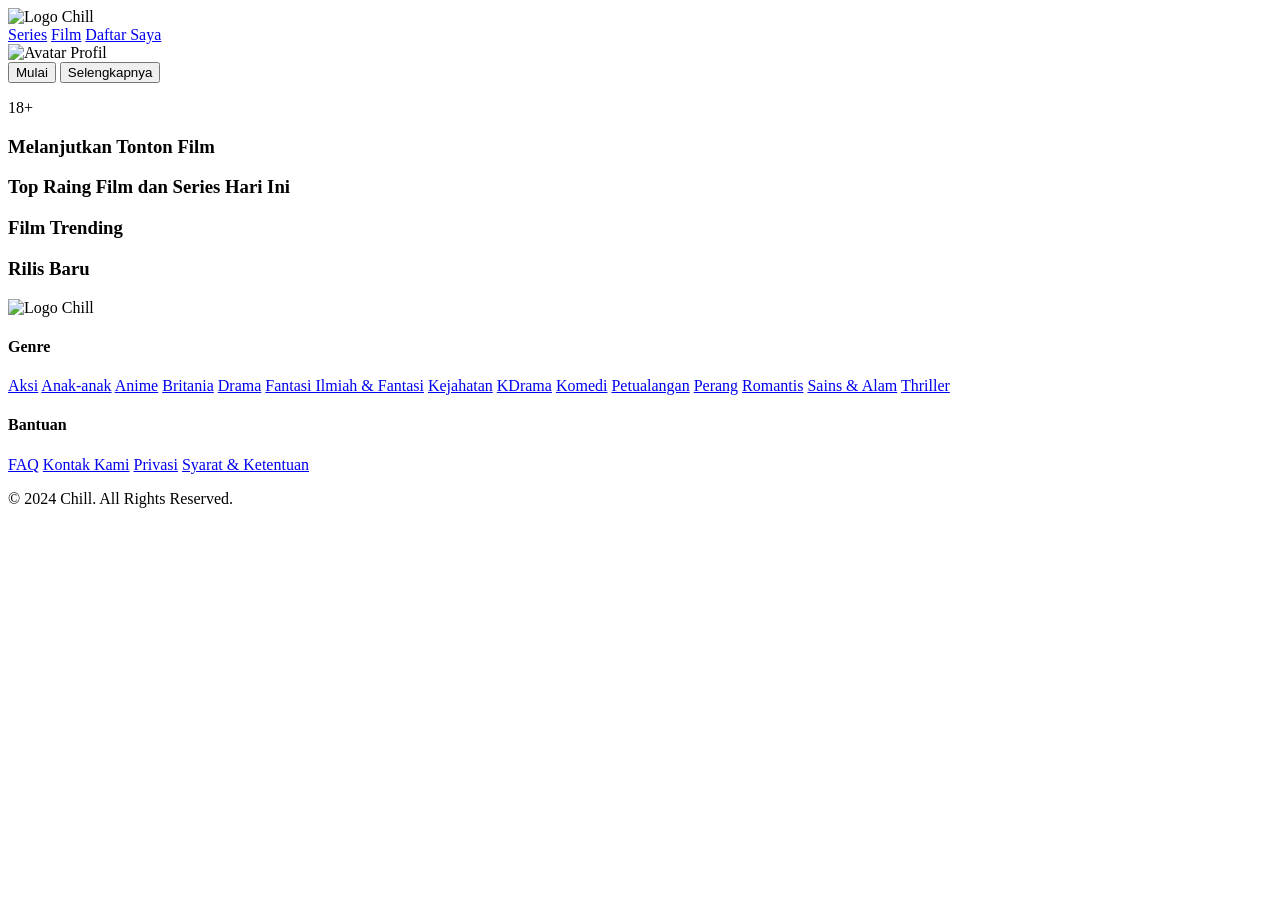
==== html/index.html @ 05d72e65 "fix: Add basic HTML structure" ====
<!DOCTYPE html>
<html lang="en">
<head>
    <meta charset="UTF-8">
    <meta name="viewport" content="width=device-width, initial-scale=1.0">
    <title>Chill Homepage</title>
    <link rel="icon" href="assets/movie-clapper-open.png" type="image/png">
</head>
<body>
    <!-- Header -->
    <header>
      <div class="logo">
        <img src="images/logo.png" alt="Logo Chill">
      </div>
      <nav>
        <a href="#">Series</a>
        <a href="#">Film</a>
        <a href="#">Daftar Saya</a>
      </nav>
      <div class="profile">
        <img src="assets/avatar-profile.png" alt="Avatar Profil">
      </div>
    </header>
    <!-- bagian main -->
     <main>
        <section class="Hero">
            <button type="button">Mulai</button>
            <button type="button">Selengkapnya</button>
            <p>18+</p>
            <!-- <button type="button">Mulai</button>
            <button type="button">Mulai</button> -->
        </section>
        <section class="continue-watching">
            <h3>Melanjutkan Tonton Film</h3>
        </section>
        <section class="top-rating">
            <h3>Top Raing Film dan Series Hari Ini</h3>
        </section>
        <section class="trending">
            <h3>Film Trending</h3>
        </section>
        <section class="new-releases">
            <h3>Rilis Baru</h3>
        </section>
     </main>

     <!-- Footer -->
  <footer>
    <div class="footer-logo">
      <img src="assets/Logo.png" alt="Logo Chill">
    </div>
    <div class="footer-genre-link">
        <h4>Genre</h4>
        <a href="#">Aksi</a>
        <a href="#">Anak-anak</a>
        <a href="#">Anime</a>
        <a href="#">Britania</a>
        <a href="#">Drama</a>
        <a href="#">Fantasi Ilmiah & Fantasi</a>
        <a href="#">Kejahatan</a>
        <a href="#">KDrama</a>
        <a href="#">Komedi</a>
        <a href="#">Petualangan</a>
        <a href="#">Perang</a>
        <a href="#">Romantis</a>
        <a href="#">Sains & Alam</a>
        <a href="#">Thriller</a>
      </div>
    <div class="footer-links">
      <h4>Bantuan</h4>
      <a href="#">FAQ</a>
      <a href="#">Kontak Kami</a>
      <a href="#">Privasi</a>
      <a href="#">Syarat & Ketentuan</a>
    </div>
    <p>&copy; 2024 Chill. All Rights Reserved.</p>
  </footer>
</body>
</html>
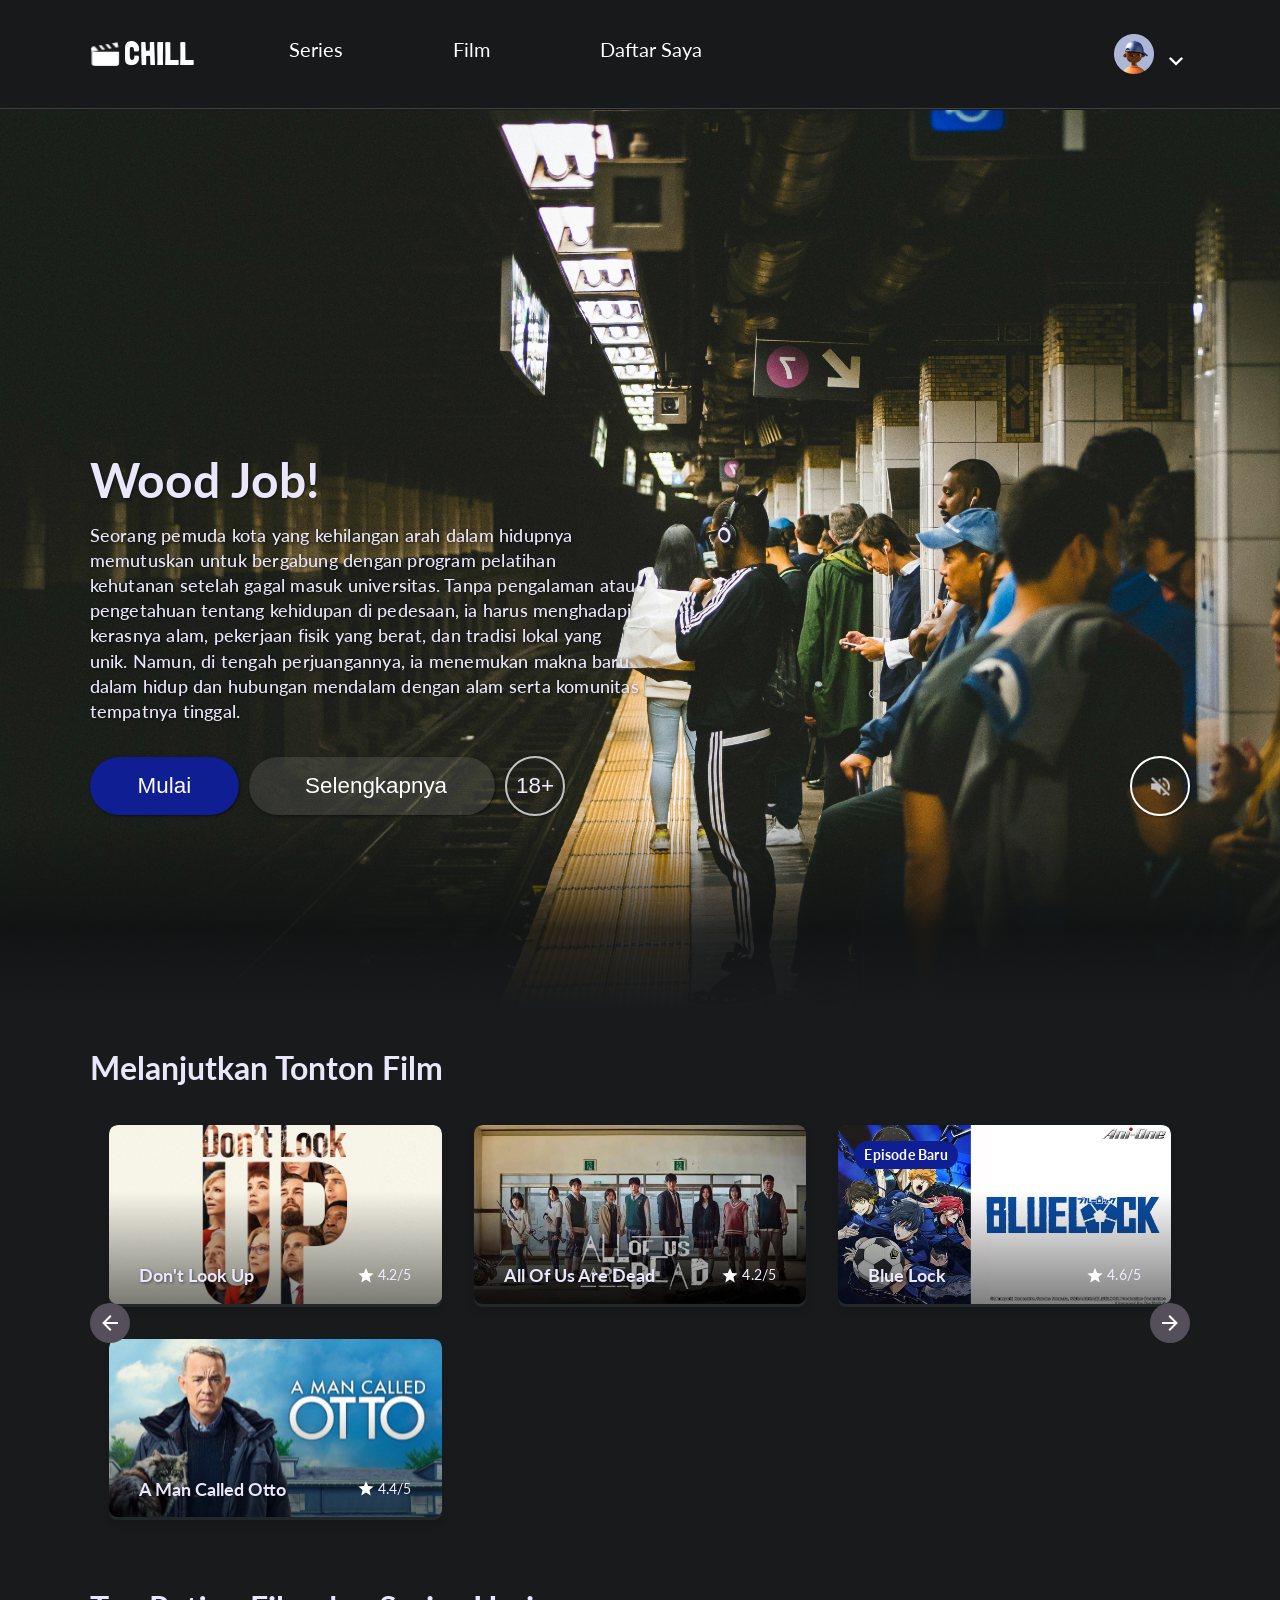
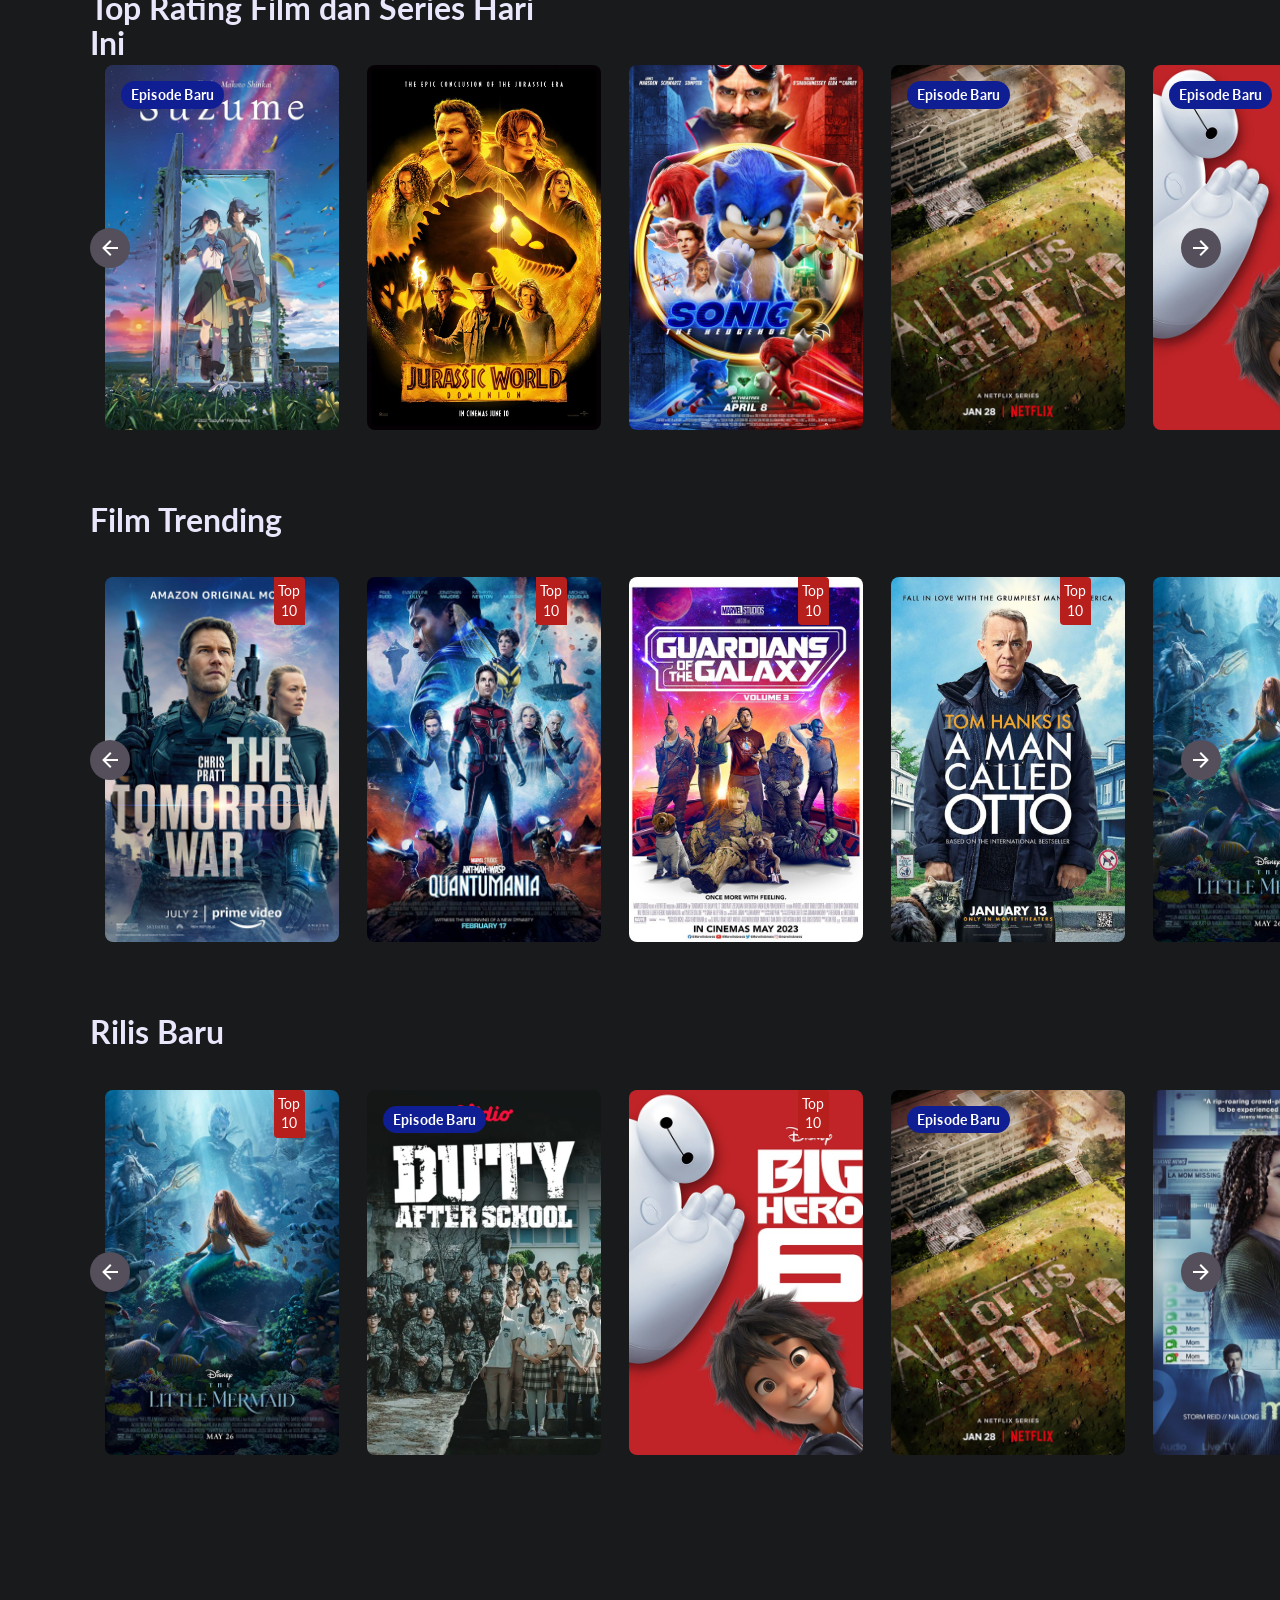
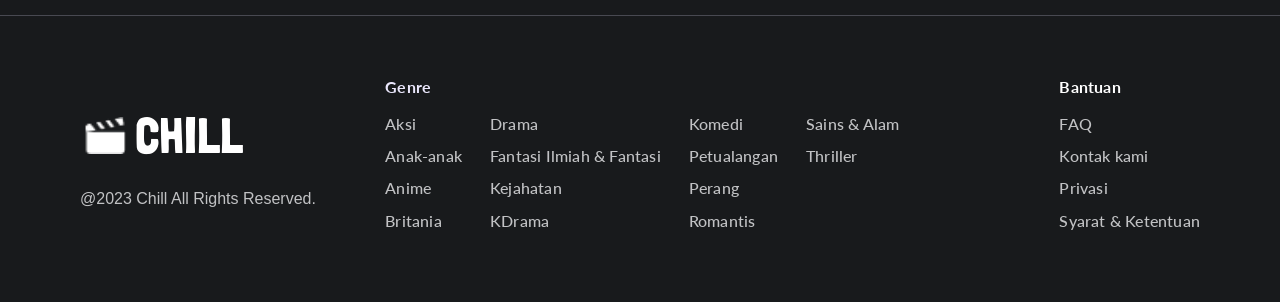
==== commit b73ae50a: "feat: complete index.html" ====
--- a/html/index.html
+++ b/html/index.html
@@ -1,79 +1,609 @@
 <!DOCTYPE html>
 <html lang="en">
-<head>
-    <meta charset="UTF-8">
-    <meta name="viewport" content="width=device-width, initial-scale=1.0">
-    <title>Chill Homepage</title>
-    <link rel="icon" href="assets/movie-clapper-open.png" type="image/png">
-</head>
-<body>
-    <!-- Header -->
-    <header>
-      <div class="logo">
-        <img src="images/logo.png" alt="Logo Chill">
+  <head>
+    <meta charset="UTF-8" />
+    <meta name="viewport" content="width=device-width, initial-scale=1.0" />
+    <!-- Fonts -->
+    <link rel="preconnect" href="https://fonts.googleapis.com" />
+    <link rel="preconnect" href="https://fonts.gstatic.com" crossorigin />
+    <link
+      href="https://fonts.googleapis.com/css2?family=Lato:wght@300;400;700;900&family=Londrina+Solid:wght@400;900&display=swap"
+      rel="stylesheet"
+    />
+
+    <!-- My Style -->
+    <link rel="stylesheet" href="/css/index-style.css" />
+    <link rel="icon" href="/assets/movie-clapper-open.png" type="image/png" />
+    <title>Chill</title>
+  </head>
+  <body>
+    <!-- Navbar start -->
+    <nav class="navbar">
+      <div class="navbar-nav">
+        <div class="navbar-logo">
+          <div class="logo-wrapper">
+            <img src="/assets/movie.png" alt="movie vector" />
+          </div>
+          <a href="index.html" class="logotext">CHILL</a>
+        </div>
+        <ul class="navigation">
+          <li><a href="#">Series</a></li>
+          <li><a href="#">Film</a></li>
+          <li><a href="#">Daftar Saya</a></li>
+        </ul>
       </div>
-      <nav>
-        <a href="#">Series</a>
-        <a href="#">Film</a>
-        <a href="#">Daftar Saya</a>
-      </nav>
-      <div class="profile">
-        <img src="assets/avatar-profile.png" alt="Avatar Profil">
+      <!-- avatar-icon -->
+      <!-- Avatar Dropdown -->
+      <div class="navbar-avatar">
+        <img
+          src="/assets/avatar-profile.png"
+          alt="avatar-profile"
+          class="avatar-img"
+        />
+        <div class="arrow-down">
+          <img src="/assets/Vector-arrow.png" alt="arrow-vector" />
+        </div>
+        <!-- Dropdown Menu -->
+        <div class="dropdown-menu">
+          <ul>
+            <li>
+              <img src="/assets/profile.svg" alt="profile" />
+              <a href="#profil-saya"
+                ><span class="profileText">Profil Saya</span></a
+              >
+            </li>
+            <li>
+              <img src="/assets/star-profile.svg" alt="Premium" />
+              <a href="#ubah-premium">Ubah Premium</a>
+            </li>
+            <li>
+              <img src="/assets/logout.svg" alt="logout" />
+              <a href="#keluar">Keluar</a>
+            </li>
+          </ul>
+        </div>
       </div>
-    </header>
-    <!-- bagian main -->
-     <main>
-        <section class="Hero">
-            <button type="button">Mulai</button>
-            <button type="button">Selengkapnya</button>
-            <p>18+</p>
-            <!-- <button type="button">Mulai</button>
-            <button type="button">Mulai</button> -->
-        </section>
-        <section class="continue-watching">
-            <h3>Melanjutkan Tonton Film</h3>
-        </section>
-        <section class="top-rating">
-            <h3>Top Raing Film dan Series Hari Ini</h3>
-        </section>
-        <section class="trending">
-            <h3>Film Trending</h3>
-        </section>
-        <section class="new-releases">
-            <h3>Rilis Baru</h3>
-        </section>
-     </main>
-
-     <!-- Footer -->
-  <footer>
-    <div class="footer-logo">
-      <img src="assets/Logo.png" alt="Logo Chill">
-    </div>
-    <div class="footer-genre-link">
-        <h4>Genre</h4>
-        <a href="#">Aksi</a>
-        <a href="#">Anak-anak</a>
-        <a href="#">Anime</a>
-        <a href="#">Britania</a>
-        <a href="#">Drama</a>
-        <a href="#">Fantasi Ilmiah & Fantasi</a>
-        <a href="#">Kejahatan</a>
-        <a href="#">KDrama</a>
-        <a href="#">Komedi</a>
-        <a href="#">Petualangan</a>
-        <a href="#">Perang</a>
-        <a href="#">Romantis</a>
-        <a href="#">Sains & Alam</a>
-        <a href="#">Thriller</a>
+    </nav>
+    <!-- Navbar end -->
+
+    <!-- Hero Section starts -->
+    <section class="hero" id="home">
+      <main class="content-wrapper">
+        <div class="content-text">
+          <h1>Wood Job!</h1>
+          <p>
+            Seorang pemuda kota yang kehilangan arah dalam hidupnya memutuskan
+            untuk bergabung dengan program pelatihan kehutanan setelah gagal
+            masuk universitas. Tanpa pengalaman atau pengetahuan tentang
+            kehidupan di pedesaan, ia harus menghadapi kerasnya alam, pekerjaan
+            fisik yang berat, dan tradisi lokal yang unik. Namun, di tengah
+            perjuangannya, ia menemukan makna baru dalam hidup dan hubungan
+            mendalam dengan alam serta komunitas tempatnya tinggal.
+          </p>
+        </div>
+        <div class="content-btn">
+          <div class="btn-wrapper">
+            <button class="btn-start"><span>Mulai</span></button>
+            <button class="btn-info">
+              <i data-feather="info"></i><span>Selengkapnya</span>
+            </button>
+            <button class="btn-age"><span>18+</span></button>
+          </div>
+          <div class="btn-volume">
+            <button class="volume-off">
+              <img src="/assets/volume-off.png" alt="volume-off" />
+            </button>
+          </div>
+        </div>
+      </main>
+    </section>
+    <!-- Hero Section end -->
+
+    <!-- Continue Watching Section start -->
+    <section class="movie-section">
+      <h2>Melanjutkan Tonton Film</h2>
+      <div class="movie-carousel">
+        <div class="arrow-btn">
+          <div class="arrow-left">
+            <button class="carousel-btn left-btn" aria-label="Scroll left">
+              <svg
+                width="16"
+                height="16"
+                viewBox="0 0 16 16"
+                fill="none"
+                xmlns="http://www.w3.org/2000/svg"
+              >
+                <path
+                  d="M16.0002 7.00008V9.00008H4.00016L9.50016 14.5001L8.08016 15.9201L0.160156 8.00008L8.08016 0.0800781L9.50016 1.50008L4.00016 7.00008H16.0002Z"
+                  fill="white"
+                />
+              </svg>
+            </button>
+          </div>
+        </div>
+        <ul class="movie-list">
+          <!-- movie 1 -->
+          <li class="movie-item">
+            <div class="poster-container">
+              <img src="/images/movie-up.svg" alt="Poster Don't Look Up" />
+            </div>
+            <div class="movie-details">
+              <p class="movie-title">Don't Look Up</p>
+              <div class="movie-rating">
+                <div class="star-icon">
+                  <svg
+                    width="14"
+                    height="13"
+                    viewBox="0 0 14 13"
+                    fill="none"
+                    xmlns="http://www.w3.org/2000/svg"
+                  >
+                    <path
+                      d="M6.99967 10.5133L11.1197 12.9999L10.0263 8.31325L13.6663 5.15992L8.87301 4.74659L6.99967 0.333252L5.12634 4.74659L0.333008 5.15992L3.96634 8.31325L2.87967 12.9999L6.99967 10.5133Z"
+                      fill="white"
+                    />
+                  </svg>
+                </div>
+                <span class="rating-text">4.2/5</span>
+              </div>
+            </div>
+          </li>
+          <!-- movie 2 -->
+          <li class="movie-item">
+            <div class="poster-container">
+              <img src="/images/movie-the batman.svg" alt="Poster The Batman" />
+            </div>
+            <div class="movie-details">
+              <p class="movie-title">All Of Us Are Dead</p>
+              <div class="movie-rating">
+                <div class="star-icon">
+                  <svg
+                    width="14"
+                    height="13"
+                    viewBox="0 0 14 13"
+                    fill="none"
+                    xmlns="http://www.w3.org/2000/svg"
+                  >
+                    <path
+                      d="M6.99967 10.5133L11.1197 12.9999L10.0263 8.31325L13.6663 5.15992L8.87301 4.74659L6.99967 0.333252L5.12634 4.74659L0.333008 5.15992L3.96634 8.31325L2.87967 12.9999L6.99967 10.5133Z"
+                      fill="white"
+                    />
+                  </svg>
+                </div>
+                <span class="rating-text">4.2/5</span>
+              </div>
+            </div>
+          </li>
+          <!-- movie 3 -->
+          <li class="movie-item">
+            <div class="poster-container">
+              <img src="/images/movie-blue-lock.svg" alt="Poster Blue Lock" />
+            </div>
+            <div class="movie-details">
+              <p class="movie-title">Blue Lock</p>
+              <div class="movie-rating">
+                <div class="star-icon">
+                  <svg
+                    width="14"
+                    height="13"
+                    viewBox="0 0 14 13"
+                    fill="none"
+                    xmlns="http://www.w3.org/2000/svg"
+                  >
+                    <path
+                      d="M6.99967 10.5133L11.1197 12.9999L10.0263 8.31325L13.6663 5.15992L8.87301 4.74659L6.99967 0.333252L5.12634 4.74659L0.333008 5.15992L3.96634 8.31325L2.87967 12.9999L6.99967 10.5133Z"
+                      fill="white"
+                    />
+                  </svg>
+                </div>
+                <span class="rating-text">4.6/5</span>
+              </div>
+            </div>
+            <button class="episodeBaru">
+              <span class="episodeBaru-text">Episode Baru</span>
+            </button>
+          </li>
+          <!-- movie 4 -->
+          <li class="movie-item">
+            <div class="poster-container">
+              <img
+                src="/images/movie-amancalledotto.svg"
+                alt="Poster A Man Called Otto"
+              />
+            </div>
+            <div class="movie-details">
+              <p class="movie-title">A Man Called Otto</p>
+              <div class="movie-rating">
+                <div class="star-icon">
+                  <svg
+                    width="14"
+                    height="13"
+                    viewBox="0 0 14 13"
+                    fill="none"
+                    xmlns="http://www.w3.org/2000/svg"
+                  >
+                    <path
+                      d="M6.99967 10.5133L11.1197 12.9999L10.0263 8.31325L13.6663 5.15992L8.87301 4.74659L6.99967 0.333252L5.12634 4.74659L0.333008 5.15992L3.96634 8.31325L2.87967 12.9999L6.99967 10.5133Z"
+                      fill="white"
+                    />
+                  </svg>
+                </div>
+                <span class="rating-text">4.4/5</span>
+              </div>
+            </div>
+          </li>
+        </ul>
+        <div class="arrow-btn">
+          <div class="arrow-right">
+            <button class="carousel-btn right-btn" aria-label="Scroll right">
+              <svg
+                width="16"
+                height="16"
+                viewBox="0 0 16 16"
+                fill="none"
+                xmlns="http://www.w3.org/2000/svg"
+              >
+                <path
+                  d="M0 7.00008V9.00008H12L6.5 14.5001L7.92 15.9201L15.84 8.00008L7.92 0.0800781L6.5 1.50008L12 7.00008H0Z"
+                  fill="white"
+                />
+              </svg>
+            </button>
+          </div>
+        </div>
       </div>
-    <div class="footer-links">
-      <h4>Bantuan</h4>
-      <a href="#">FAQ</a>
-      <a href="#">Kontak Kami</a>
-      <a href="#">Privasi</a>
-      <a href="#">Syarat & Ketentuan</a>
-    </div>
-    <p>&copy; 2024 Chill. All Rights Reserved.</p>
-  </footer>
-</body>
-</html>+    </section>
+    <!-- Continue Watching Section end -->
+
+    <!-- Top Rating Section start -->
+    <section class="top-rating">
+      <h3 class="top-rating-title">Top Rating Film dan Series Hari Ini</h3>
+      <div class="topRating-wrapper">
+        <!-- button kiri -->
+        <div class="arrow-btn">
+          <div class="arrow-left">
+            <button class="carousel-btn left-btn" aria-label="Scroll left">
+              <svg
+                width="16"
+                height="16"
+                viewBox="0 0 16 16"
+                fill="none"
+                xmlns="http://www.w3.org/2000/svg"
+              >
+                <path
+                  d="M16.0002 7.00008V9.00008H4.00016L9.50016 14.5001L8.08016 15.9201L0.160156 8.00008L8.08016 0.0800781L9.50016 1.50008L4.00016 7.00008H16.0002Z"
+                  fill="white"
+                />
+              </svg>
+            </button>
+          </div>
+        </div>
+        <div class="topRating-list">
+          <!-- movie 1 -->
+          <div class="movie-card">
+            <img
+              class="movie-card-image"
+              src="/images/movie-suzume.svg"
+              alt="movie-card"
+            />
+            <button class="movie-card-button">
+              <span class="newEpisode">Episode Baru</span>
+            </button>
+          </div>
+          <!-- movie 2 -->
+          <div class="movie-card">
+            <img
+              class="movie-card-image"
+              src="/images/movie-jurassic.svg"
+              alt="movie-card"
+            />
+          </div>
+          <!-- movie 3 -->
+          <div class="movie-card">
+            <img
+              class="movie-card-image"
+              src="/images/movie-sonic.svg"
+              alt="movie-card"
+            />
+          </div>
+          <!-- movie 4 -->
+          <div class="movie-card">
+            <img
+              class="movie-card-image"
+              src="/images/movie-allofusdead.svg"
+              alt="movie-card"
+            />
+            <button class="movie-card-button">
+              <span class="newEpisode">Episode Baru</span>
+            </button>
+          </div>
+          <!-- movie 5 -->
+          <div class="movie-card">
+            <img
+              class="movie-card-image"
+              src="/images/movie-bighero.svg"
+              alt="movie-card"
+            />
+            <button class="movie-card-button">
+              <span class="newEpisode">Episode Baru</span>
+            </button>
+            <button class="topRating-text"><span>Top 10</span></button>
+          </div>
+        </div>
+        <!-- button kanan -->
+        <div class="arrow-btn">
+          <div class="arrow-right">
+            <button class="carousel-btn right-btn" aria-label="Scroll right">
+              <svg
+                width="16"
+                height="16"
+                viewBox="0 0 16 16"
+                fill="none"
+                xmlns="http://www.w3.org/2000/svg"
+              >
+                <path
+                  d="M0 7.00008V9.00008H12L6.5 14.5001L7.92 15.9201L15.84 8.00008L7.92 0.0800781L6.5 1.50008L12 7.00008H0Z"
+                  fill="white"
+                />
+              </svg>
+            </button>
+          </div>
+        </div>
+      </div>
+    </section>
+    <!-- Top Rating Section end -->
+
+    <!-- Trending Film Section start -->
+    <section class="trending">
+      <h3 class="trending-title">Film Trending</h3>
+      <div class="trending-wrapper">
+        <!-- button kiri -->
+        <div class="arrow-btn">
+          <div class="arrow-left">
+            <button class="carousel-btn left-btn" aria-label="Scroll left">
+              <svg
+                width="16"
+                height="16"
+                viewBox="0 0 16 16"
+                fill="none"
+                xmlns="http://www.w3.org/2000/svg"
+              >
+                <path
+                  d="M16.0002 7.00008V9.00008H4.00016L9.50016 14.5001L8.08016 15.9201L0.160156 8.00008L8.08016 0.0800781L9.50016 1.50008L4.00016 7.00008H16.0002Z"
+                  fill="white"
+                />
+              </svg>
+            </button>
+          </div>
+        </div>
+        <div class="trending-list">
+          <!-- movie 1 -->
+          <div class="movie-card">
+            <img
+              class="movie-card-image"
+              src="/images/movi-tommorrow.svg"
+              alt="movie-card"
+            />
+            <button class="topRating-text"><span>Top 10</span></button>
+          </div>
+          <!-- movie 2 -->
+          <div class="movie-card">
+            <img
+              class="movie-card-image"
+              src="/images/movie-quantumania.svg"
+              alt="movie-card"
+            />
+            <button class="topRating-text"><span>Top 10</span></button>
+          </div>
+          <!-- movie 3 -->
+          <div class="movie-card">
+            <img
+              class="movie-card-image"
+              src="/images/movie-guardians.svg"
+              alt="movie-card"
+            />
+            <button class="topRating-text"><span>Top 10</span></button>
+          </div>
+          <!-- movie 4 -->
+          <div class="movie-card">
+            <img
+              class="movie-card-image"
+              src="/images/movie-otto.svg"
+              alt="movie-card"
+            />
+            <button class="topRating-text"><span>Top 10</span></button>
+          </div>
+          <!-- movie 5 -->
+          <div class="movie-card">
+            <img
+              class="movie-card-image"
+              src="/images/movie-littlemermaid.svg"
+              alt="movie-card"
+            />
+            <button class="topRating-text"><span>Top 10</span></button>
+          </div>
+        </div>
+        <!-- button kanan -->
+        <div class="arrow-btn">
+          <div class="arrow-right">
+            <button class="carousel-btn right-btn" aria-label="Scroll right">
+              <svg
+                width="16"
+                height="16"
+                viewBox="0 0 16 16"
+                fill="none"
+                xmlns="http://www.w3.org/2000/svg"
+              >
+                <path
+                  d="M0 7.00008V9.00008H12L6.5 14.5001L7.92 15.9201L15.84 8.00008L7.92 0.0800781L6.5 1.50008L12 7.00008H0Z"
+                  fill="white"
+                />
+              </svg>
+            </button>
+          </div>
+        </div>
+      </div>
+    </section>
+    <!-- Trending Film Section end -->
+
+    <!-- New Release Section start -->
+    <section class="newRelease">
+      <h3 class="newRelease-title">Rilis Baru</h3>
+      <div class="newRelease-wrapper">
+        <!-- button kiri -->
+        <div class="arrow-btn">
+          <div class="arrow-left">
+            <button class="carousel-btn left-btn" aria-label="Scroll left">
+              <svg
+                width="16"
+                height="16"
+                viewBox="0 0 16 16"
+                fill="none"
+                xmlns="http://www.w3.org/2000/svg"
+              >
+                <path
+                  d="M16.0002 7.00008V9.00008H4.00016L9.50016 14.5001L8.08016 15.9201L0.160156 8.00008L8.08016 0.0800781L9.50016 1.50008L4.00016 7.00008H16.0002Z"
+                  fill="white"
+                />
+              </svg>
+            </button>
+          </div>
+        </div>
+        <div class="newRelease-list">
+          <!-- movie 1 -->
+          <div class="movie-card">
+            <img
+              class="movie-card-image"
+              src="/images/movie-littlemermaid.svg"
+              alt="movie-card"
+            />
+            <button class="topRating-text"><span>Top 10</span></button>
+          </div>
+          <!-- movie 2 -->
+          <div class="movie-card">
+            <img
+              class="movie-card-image"
+              src="/images/movie-dutyafterschool.svg"
+              alt="movie-card"
+            />
+            <button class="movie-card-button">
+              <span class="newEpisode">Episode Baru</span>
+            </button>
+          </div>
+          <!-- movie 3 -->
+          <div class="movie-card">
+            <img
+              class="movie-card-image"
+              src="/images/movie-bighero.svg"
+              alt="movie-card"
+            />
+            <button class="topRating-text"><span>Top 10</span></button>
+          </div>
+          <!-- movie 4 -->
+          <div class="movie-card">
+            <img
+              class="movie-card-image"
+              src="/images/movie-allofusdead.svg"
+              alt="movie-card"
+            />
+            <button class="movie-card-button">
+              <span class="newEpisode">Episode Baru</span>
+            </button>
+          </div>
+          <!-- movie 5 -->
+          <div class="movie-card">
+            <img
+              class="movie-card-image"
+              src="/images/movie-missing.svg"
+              alt="movie-card"
+            />
+          </div>
+        </div>
+        <!-- button kanan -->
+        <div class="arrow-btn">
+          <div class="arrow-right">
+            <button class="carousel-btn right-btn" aria-label="Scroll right">
+              <svg
+                width="16"
+                height="16"
+                viewBox="0 0 16 16"
+                fill="none"
+                xmlns="http://www.w3.org/2000/svg"
+              >
+                <path
+                  d="M0 7.00008V9.00008H12L6.5 14.5001L7.92 15.9201L15.84 8.00008L7.92 0.0800781L6.5 1.50008L12 7.00008H0Z"
+                  fill="white"
+                />
+              </svg>
+            </button>
+          </div>
+        </div>
+      </div>
+    </section>
+    <!-- New Release Section end -->
+
+    <!-- Footer Section start -->
+    <footer class="footer">
+      <div class="footer-wrapper">
+        <div class="footer-logoCopyright">
+          <div class="footer-logo">
+            <div class="footer-logoWrapper">
+              <img src="/assets/movie.png" alt="movie vector" />
+            </div>
+            <a href="index.html" class="footer-logotext">CHILL</a>
+          </div>
+          <p class="copyright"><span>@2023 Chill All Rights Reserved.</span></p>
+        </div>
+        <div class="footer-content">
+          <div class="genre">
+            <p class="genre-title">Genre</p>
+            <!-- genre column 1 -->
+            <div class="genre-wrapper">
+              <ul class="genre-list">
+                <li><a href="#">Aksi</a></li>
+                <li><a href="#">Anak-anak</a></li>
+                <li><a href="#">Anime</a></li>
+                <li><a href="#">Britania</a></li>
+              </ul>
+              <!-- genre column 2 -->
+              <ul class="genre-list">
+                <li><a href="#">Drama</a></li>
+                <li><a href="#">Fantasi Ilmiah & Fantasi</a></li>
+                <li><a href="#">Kejahatan</a></li>
+                <li><a href="#">KDrama</a></li>
+              </ul>
+              <!-- genre column 3 -->
+              <ul class="genre-list">
+                <li><a href="#">Komedi</a></li>
+                <li><a href="#">Petualangan</a></li>
+                <li><a href="#">Perang</a></li>
+                <li><a href="#">Romantis</a></li>
+              </ul>
+              <!-- genre column 4 -->
+              <ul class="genre-list">
+                <li><a href="#">Sains & Alam</a></li>
+                <li><a href="#">Thriller </a></li>
+              </ul>
+            </div>
+          </div>
+          <div class="information">
+            <p class="information-title">Bantuan</p>
+            <!-- genre column 1 -->
+            <div class="information-wrapper">
+              <ul class="information-list">
+                <li><a href="#">FAQ</a></li>
+                <li><a href="#">Kontak kami</a></li>
+                <li><a href="#">Privasi</a></li>
+                <li><a href="#">Syarat & Ketentuan</a></li>
+              </ul>
+            </div>
+          </div>
+        </div>
+      </div>
+    </footer>
+    <!-- Footer Section end -->
+
+    <!-- File JavaScript -->
+    <script src="/js/index.js"></script>
+  </body>
+</html>
--- a/css/index-style.css
+++ b/css/index-style.css
@@ -0,0 +1,948 @@
+:root {
+  /* BG COLOR */
+  --paper-bg: rgba(34, 40, 42);
+  --body-bg: rgba(47, 51, 52);
+  --header-bg: rgba(24, 26, 28);
+  --extra-bg: rgba(61, 65, 66);
+  /* DARK TEXT */
+  --dark-primary: rgba(84, 79, 90);
+  --dark-second: rgba(121, 118, 126);
+  --dark-disable: rgba(180, 178, 183);
+  /* LIGHT TEXT */
+  --light-primary: rgba(234, 231, 252);
+  --light-second: rgba(239, 236, 253);
+  --light-disable: rgba(246, 244, 254);
+}
+
+* {
+  margin: 0;
+  padding: 0;
+  box-sizing: border-box;
+  outline: none;
+  border: none;
+  text-decoration: none;
+}
+
+body {
+  font-family: "Lato", sans-serif;
+  background-color: var(--header-bg);
+  color: var(--light-primary);
+  height: 2890px;
+}
+
+/* Navbar */
+.navbar {
+  display: flex;
+  justify-content: space-between;
+  align-items: center;
+  padding: 1.4rem 7%;
+  background-color: rgba(24, 26, 28, 0.8);
+  border-bottom: 1px solid var(--extra-bg);
+  position: fixed;
+  top: 0;
+  left: 0;
+  right: 0;
+  z-index: 9999;
+}
+
+.navbar-nav {
+  display: flex;
+  align-items: center;
+  justify-content: space-between;
+  gap: 80px;
+}
+
+.navbar-logo {
+  display: flex;
+  align-items: center;
+  flex-direction: row;
+  width: Hug (103.55px) px;
+  height: Fixed (44px) px;
+  gap: 4px;
+  opacity: 0px;
+}
+
+.logo-wrapper {
+  display: flex;
+  align-items: center;
+  justify-content: center;
+  width: 30px;
+  height: 30px;
+}
+
+.logo-wrapper img {
+  width: 100%;
+  height: auto;
+}
+
+.navbar-logo a {
+  color: rgba(255, 255, 255, 1);
+  font-family: Londrina Solid;
+  text-align: center;
+  font-size: 32px;
+  line-height: 30px;
+}
+
+.navigation {
+  display: flex;
+  justify-content: center;
+  align-items: center;
+  width: Hug (520.55px) px;
+  height: Hug (44px) px;
+  gap: 80px;
+  opacity: 0px;
+}
+
+.navigation li {
+  list-style-type: none;
+  padding: 15px;
+}
+
+.navigation li a {
+  color: rgba(255, 255, 255, 1);
+  font-size: 20px;
+  text-decoration: none;
+}
+
+.navigation li a:hover {
+  color: var(--dark-second);
+  transition: all 0.3s ease-in-out;
+}
+
+.navigation li a::after {
+  content: "";
+  display: block;
+  padding-bottom: 0.5rem;
+  border-bottom: 0.1rem solid var(--dark-second);
+  transform: scaleX(0);
+  transition: 0.2s linear;
+}
+
+.navigation li a:hover:after {
+  transform: scaleX(0.5);
+}
+
+.navbar-avatar {
+  display: flex;
+  justify-content: center;
+  align-items: center;
+  position: relative;
+  width: Hug (76px) px;
+  height: Hug (40px) px;
+  gap: 8px;
+  opacity: 1px;
+  cursor: pointer;
+}
+
+.navbar-avatar img {
+  width: 40px;
+  height: 40px;
+  gap: 0px;
+  opacity: 0px;
+}
+
+.arrow-down {
+  width: 28px;
+  height: 28px;
+  padding: 10.02px 7px 9.33px 7px;
+  gap: 0px;
+  opacity: 0px;
+}
+
+.arrow-down img {
+  width: 14px;
+  height: 8.65px;
+  top: 10.02px;
+  left: 7px;
+  gap: 0px;
+  opacity: 0px;
+}
+
+/* Dropdown Menu */
+.dropdown-menu {
+  display: none; /* Tersembunyi secara default */
+  position: absolute;
+  top: 50px;
+  right: 0;
+  background: rgba(24, 26, 28, 1);
+  box-shadow: 0px 0px 1px 0px rgba(62, 67, 74, 0.31);
+  box-shadow: 0px 18px 28px 0px rgba(62, 67, 74, 0.15);
+  border-radius: 4px;
+  box-shadow: 0px 4px 6px rgba(0, 0, 0, 0.1);
+  padding: 4px 0px 4px 0px;
+  z-index: 1000;
+  width: 180px;
+  height: 128px;
+}
+
+/* Dropdown Items */
+.dropdown-menu ul {
+  list-style: none;
+  margin: 0;
+  padding: 4px 0px;
+}
+
+.dropdown-menu ul li a {
+  display: block;
+  color: rgba(255, 255, 255, 1);
+  font-size: 14px;
+  text-decoration: none;
+  padding: 10px 15px;
+  transition: background-color 0.2s ease;
+}
+
+.navbar-avatar.active .dropdown-menu {
+  display: block;
+}
+
+.dropdown-menu ul li {
+  margin: 0;
+  display: flex;
+  align-items: center;
+}
+
+.dropdown-menu ul li img {
+  width: 16px;
+  height: 16px;
+  gap: 0px;
+  margin: 8px 0px 8px 24px;
+}
+
+.profileText {
+  color: rgba(50, 84, 255, 1);
+}
+
+/* Hero Section */
+.hero {
+  min-height: 100vh;
+  display: flex;
+  align-items: center;
+  background-image: url(/images/hero\ cover\ 3.jpg);
+  background-repeat: no-repeat;
+  background-size: cover;
+  background-position: center;
+  position: relative;
+  margin-top: 110px;
+}
+
+.hero::after {
+  content: "";
+  display: block;
+  position: absolute;
+  width: 100%;
+  height: 30%;
+  bottom: 0;
+  background: linear-gradient(
+    180deg,
+    rgba(0, 0, 0, 0) 30%,
+    rgba(16, 18, 19, 0.86) 70%,
+    #181a1c 100%
+  );
+}
+
+.content-wrapper {
+  padding: 1.4rem 7%;
+  top: 0;
+  left: 0;
+  right: 0;
+  margin-top: 150px;
+}
+
+.content-text h1 {
+  font-size: 48px;
+  font-weight: 700;
+  line-height: 52.8px;
+  text-underline-position: from-font;
+  text-decoration-skip-ink: none;
+  text-shadow: 1px 1px 3px rgba(1, 1, 3, 0.5);
+}
+
+.content-text p {
+  font-size: 18px;
+  font-weight: 500;
+  line-height: 25.2px;
+  letter-spacing: 0.2px;
+  text-align: left;
+  text-underline-position: from-font;
+  text-decoration-skip-ink: none;
+  margin-top: 1rem;
+  text-shadow: 1px 1px 3px rgba(1, 1, 3, 0.5);
+  max-width: 50%;
+}
+
+.content-btn {
+  margin-top: 1rem;
+  display: flex;
+  justify-content: space-between;
+  align-items: center;
+  padding: 1 rem 3rem;
+  font-size: 1.4rem;
+}
+
+.btn-wrapper {
+  display: flex;
+  align-items: center;
+  justify-content: space-between;
+  width: Hug (350px) px;
+  height: Hug (45px) px;
+  gap: 10px;
+  opacity: 1px;
+}
+
+.btn-start {
+  margin-top: 1rem;
+  padding: 1rem 3rem;
+  font-size: 1.4rem;
+  color: #fff;
+  background-color: rgba(15, 30, 147, 1);
+  border-radius: 48px;
+  box-shadow: 1px 1px 3px rgba(1, 1, 3, 0.5);
+  cursor: pointer;
+}
+
+.btn-info {
+  display: flex;
+  align-items: center;
+  justify-content: center;
+  gap: 0.5rem;
+  margin-top: 1rem;
+  padding: 1rem 3rem;
+  font-size: 1.4rem;
+  color: #fff;
+  background-color: rgba(255, 255, 255, 0.1);
+  border-radius: 48px;
+  box-shadow: 1px 1px 3px rgba(1, 1, 3, 0.5);
+  cursor: pointer;
+}
+
+.btn-age {
+  display: flex;
+  justify-content: center;
+  align-items: center;
+  margin-top: 1rem;
+  font-size: 1.4rem;
+  border-radius: 100px;
+  border: 2px solid rgba(193, 194, 196, 1);
+  box-shadow: 1px 1px 3px rgba(1, 1, 3, 0.5);
+  background-color: transparent;
+  color: var(--light-second);
+  width: 60px;
+  height: 60px;
+  cursor: pointer;
+}
+
+.btn-volume {
+  margin-top: 1rem;
+  width: 60px;
+  height: 60px;
+  display: flex;
+  justify-content: center;
+  align-items: center;
+  border-radius: 100px;
+  border: 2px solid rgb(255, 255, 255);
+  box-shadow: 1px 1px 3px rgba(1, 1, 3, 0.5);
+  background-color: transparent;
+  gap: 10px;
+}
+
+.volume-off {
+  width: 30px;
+  height: 30px;
+  padding: 3px 0px 0px 0px;
+  gap: 0px;
+  opacity: 0px;
+  background-color: transparent;
+  cursor: pointer;
+}
+
+.volume-off img {
+  width: 25px;
+  height: 25px;
+  top: 3px;
+  left: 3px;
+  gap: 0px;
+  opacity: 0px;
+}
+
+/* Continue Watching section */
+.movie-section {
+  padding-left: 7%;
+  padding-right: 7%;
+  padding-top: 40px;
+  padding-bottom: 30px;
+  width: 100%;
+}
+
+.movie-carousel {
+  display: flex;
+  align-items: center;
+  justify-content: space-between;
+  padding-top: 40px;
+  gap: 2rem;
+}
+
+.movie-section h2 {
+  font-size: 32px;
+  font-weight: 700;
+  line-height: 35.2px;
+  text-underline-position: from-font;
+  text-decoration-skip-ink: none;
+}
+
+.arrow-btn {
+  display: flex;
+  align-items: center;
+  z-index: 3;
+}
+
+.carousel-btn {
+  background-color: var(--dark-primary);
+  border-radius: 50%;
+  width: 40px;
+  height: 40px;
+  display: flex;
+  align-items: center;
+  justify-content: center;
+  cursor: pointer;
+  transition: background-color 0.3s ease;
+}
+
+.carousel-btn:hover {
+  background-color: var(--dark-second);
+}
+
+.movie-list {
+  display: grid;
+  grid-template-columns: repeat(auto-fit, minmax(250px, 1fr));
+  gap: 2rem;
+  width: calc(100% + 4rem);
+  margin-left: -3.3rem;
+  margin-right: -3.3rem;
+}
+
+.movie-item {
+  position: relative;
+  width: 100%;
+  background-color: var(--paper-bg);
+  border-radius: 8px;
+  overflow: hidden;
+  text-align: center;
+  box-shadow: 0 4px 6px rgba(0, 0, 0, 0.1);
+  transition: transform 0.3s ease, box-shadow 0.3s ease;
+}
+
+.movie-item:hover {
+  transform: translateY(-10px);
+  box-shadow: 0 8px 12px rgba(0, 0, 0, 0.2);
+}
+
+.poster-container {
+  width: auto;
+  height: auto;
+  overflow: hidden;
+  position: relative;
+  z-index: 1;
+}
+
+.poster-container img {
+  width: 100%;
+  height: 100%;
+  object-fit: cover;
+}
+
+.movie-details {
+  display: flex;
+  flex-direction: row;
+  align-items: flex-start;
+  justify-content: space-between;
+  text-align: justify;
+  padding: 20px 30px;
+  width: auto;
+  position: absolute;
+  z-index: 10;
+  bottom: 0;
+  left: 0;
+  right: 0;
+  background-color: transparent;
+}
+
+.movie-title {
+  font-size: 18px;
+  font-weight: 700;
+  line-height: 21.6px;
+  color: var(--light-primary);
+  text-align: center;
+  text-shadow: 1px 1px 3px rgba(1, 1, 3, 0.5);
+}
+
+.movie-rating {
+  display: flex;
+  align-items: center;
+  justify-content: center;
+  gap: 4px;
+}
+
+.star-icon {
+  width: 16px;
+  height: 16px;
+}
+
+.star-icon svg {
+  fill: var(--light-second);
+  width: 16px;
+  height: 16px;
+}
+
+.rating-text {
+  font-size: 14px;
+  font-weight: 400;
+  line-height: 19.6px;
+  letter-spacing: 0.2px;
+  color: var(--light-second);
+}
+.episodeBaru {
+  position: absolute;
+  top: 0;
+  left: 0;
+  width: Hug (104px) px;
+  height: Hug (28px) px;
+  padding: 4px 10px;
+  margin-top: 16px;
+  margin-left: 16px;
+  gap: 4px;
+  border-radius: 24px;
+  background: rgba(15, 30, 147, 1);
+  z-index: 10;
+}
+
+.episodeBaru-text {
+  width: 84px;
+  height: 20px;
+  gap: 0px;
+  opacity: 0px;
+  font-family: Lato;
+  font-size: 14px;
+  font-weight: 700;
+  line-height: 19.6px;
+  letter-spacing: 0.20000000298023224px;
+  text-align: left;
+  text-underline-position: from-font;
+  text-decoration-skip-ink: none;
+  color: rgba(255, 255, 255, 1);
+}
+
+/* Top Rating Section */
+
+.top-rating {
+  padding-left: 7%;
+  padding-right: 7%;
+  padding-top: 40px;
+  padding-bottom: 32px;
+  width: 100%;
+}
+
+.top-rating-title {
+  font-size: 32px;
+  font-weight: 700;
+  line-height: 35.2px;
+  text-underline-position: from-font;
+  text-decoration-skip-ink: none;
+}
+
+.topRating-wrapper {
+  display: flex;
+  align-items: center;
+  justify-content: space-between;
+  padding-top: 40px;
+  gap: 28px;
+}
+
+.topRating-list {
+  display: flex;
+  flex-direction: row;
+  align-items: flex-start;
+  justify-content: space-between;
+  width: 100%;
+  height: Hug (365px) px;
+  gap: 28px;
+  opacity: 0px;
+  margin-left: -3.3rem;
+  margin-right: -3.3rem;
+}
+
+.top-rating-title {
+  color: var(--greyscale-50);
+  line-height: 35.2px;
+  width: 485px;
+  height: 35px;
+  gap: 0px;
+  opacity: 0px;
+}
+
+.movie-card {
+  position: relative;
+  display: flex;
+  flex-direction: column;
+  align-items: flex-start;
+  width: Fixed (234px) px;
+  height: Fixed (365px) px;
+  gap: 10px;
+  opacity: 0px;
+  transition: transform 0.3s ease, box-shadow 0.3s ease;
+}
+
+.movie-card:hover {
+  transform: translateY(-10px);
+  box-shadow: 0 8px 12px rgba(0, 0, 0, 0.2);
+}
+
+.movie-card-images {
+  width: 234px;
+  height: 365px;
+  gap: 0px;
+  border-radius: 8px 0px 0px 0px;
+  opacity: 0px;
+}
+
+.movie-card-button {
+  position: absolute;
+  width: Hug (104px) px;
+  height: Hug (28px) px;
+  padding: 4px 10px;
+  margin-top: 16px;
+  margin-left: 16px;
+  gap: 4px;
+  border-radius: 24px;
+  background: rgba(15, 30, 147, 1);
+  opacity: 0px;
+}
+
+.newEpisode {
+  width: 84px;
+  height: 20px;
+  gap: 0px;
+  opacity: 0px;
+  font-family: Lato;
+  font-size: 14px;
+  font-weight: 700;
+  line-height: 19.6px;
+  letter-spacing: 0.20000000298023224px;
+  text-align: left;
+  text-underline-position: from-font;
+  text-decoration-skip-ink: none;
+  color: rgba(255, 255, 255, 1);
+}
+
+.topRating-text {
+  position: absolute;
+  width: Hug (31px) px;
+  height: Hug (48px) px;
+  margin-left: 169px;
+  margin-right: 34px;
+  padding: 4px;
+  gap: 10px;
+  border-radius: 0px 4px 0px 4px;
+  opacity: 0px;
+  background: rgba(183, 31, 29, 1);
+}
+
+.topRating-text span {
+  display: flex;
+  flex-direction: column;
+  width: 23px;
+  height: 40px;
+  gap: 0px;
+  opacity: 0px;
+  font-family: Lato;
+  font-size: 14px;
+  font-weight: 400;
+  line-height: 19.6px;
+  letter-spacing: 0.20000000298023224px;
+  text-align: center;
+  text-underline-position: from-font;
+  text-decoration-skip-ink: none;
+  color: rgba(255, 255, 255, 1);
+}
+
+/* Trending Film Section */
+.trending {
+  padding-left: 7%;
+  padding-right: 7%;
+  padding-top: 40px;
+  padding-bottom: 32px;
+  width: 100%;
+}
+
+.trending-title {
+  font-size: 32px;
+  font-weight: 700;
+  line-height: 35.2px;
+  text-underline-position: from-font;
+  text-decoration-skip-ink: none;
+}
+
+.trending-wrapper {
+  display: flex;
+  align-items: center;
+  justify-content: space-between;
+  padding-top: 40px;
+  gap: 28px;
+}
+
+.trending-list {
+  display: flex;
+  flex-direction: row;
+  align-items: flex-start;
+  justify-content: space-between;
+  width: 100%;
+  height: Hug (365px) px;
+  gap: 28px;
+  opacity: 0px;
+  margin-left: -3.3rem;
+  margin-right: -3.3rem;
+}
+
+/* New Release Section */
+
+.newRelease {
+  padding-left: 7%;
+  padding-right: 7%;
+  padding-top: 40px;
+  padding-bottom: 80px;
+  margin-bottom: 80px;
+  width: 100%;
+}
+
+.newRelease-title {
+  font-size: 32px;
+  font-weight: 700;
+  line-height: 35.2px;
+  text-underline-position: from-font;
+  text-decoration-skip-ink: none;
+}
+
+.newRelease-wrapper {
+  display: flex;
+  align-items: center;
+  justify-content: space-between;
+  padding-top: 40px;
+  gap: 28px;
+}
+
+.newRelease-list {
+  display: flex;
+  flex-direction: row;
+  align-items: flex-start;
+  justify-content: space-between;
+  width: 100%;
+  height: Hug (365px) px;
+  gap: 28px;
+  opacity: 0px;
+  margin-left: -3.3rem;
+  margin-right: -3.3rem;
+}
+
+/* Footer Section */
+
+.footer {
+  width: Fixed (1, 440px) px;
+  height: Hug (284px) px;
+  top: 20px;
+  left: 20px;
+  padding: 60px 80px 60px 80px;
+  gap: 20px;
+  border: 1px 0px 0px 0px;
+  opacity: 0px;
+  border-top: 1px solid rgba(231, 227, 252, 0.23);
+}
+
+.footer-wrapper {
+  width: Fill (1, 280px) px;
+  height: Hug (164px) px;
+  gap: 0px;
+  display: flex;
+  align-items: center;
+  justify-content: space-between;
+}
+
+.footer-logoCopyright {
+  width: Hug (251px) px;
+  height: Hug (91px) px;
+  gap: 26px;
+  opacity: 0px;
+}
+
+.footer-logo {
+  display: flex;
+  align-items: center;
+  flex-direction: row;
+  width: Hug (163px) px;
+  height: Fixed (44px) px;
+  gap: 4px;
+  opacity: 0px;
+}
+
+.footer-logoWrapper {
+  display: flex;
+  align-items: center;
+  justify-content: center;
+  width: 50px;
+  height: 44px;
+  gap: 0px;
+  opacity: 0px;
+}
+
+.footer-logoWrapper img {
+  width: 42.56px;
+  height: 36.34px;
+  top: 4px;
+  left: 3.27px;
+  gap: 0px;
+  opacity: 0px;
+}
+
+.footer-logotext {
+  width: 109px;
+  height: 44px;
+  gap: 0px;
+  opacity: 0px;
+  color: rgba(255, 255, 255, 1);
+  font-family: Londrina Solid;
+  font-size: 50px;
+  font-weight: 400;
+  line-height: 55px;
+  text-align: center;
+  text-underline-position: from-font;
+  text-decoration-skip-ink: none;
+  margin-bottom: 10px;
+}
+
+.copyright {
+  width: 251px;
+  height: 21px;
+  gap: 0px;
+  opacity: 0px;
+  margin-top: 26px;
+}
+
+.copyright span {
+  font-family: sans-serif;
+  font-size: 16px;
+  font-weight: 400;
+  line-height: 20.4px;
+  text-align: left;
+  text-underline-position: from-font;
+  text-decoration-skip-ink: none;
+  color: rgba(193, 194, 196, 1);
+}
+
+.footer-content {
+  display: flex;
+  flex-direction: row;
+  align-items: flex-start;
+  width: Hug (814px) px;
+  height: Hug (164px) px;
+  gap: 160px;
+  opacity: 0px;
+}
+
+.genre {
+  display: flex;
+  flex-direction: column;
+  align-items: flex-start;
+  width: Hug (514px) px;
+  height: Hug (164px) px;
+  gap: 15px;
+}
+
+.genre-title {
+  width: 45px;
+  height: 22px;
+  gap: 0px;
+  opacity: 0px;
+  font-family: Lato;
+  font-size: 16px;
+  font-weight: 700;
+  line-height: 22.4px;
+  letter-spacing: 0.20000000298023224px;
+  text-align: left;
+  text-underline-position: from-font;
+  text-decoration-skip-ink: none;
+  color: var(--light-primary);
+}
+
+.genre-wrapper {
+  display: flex;
+  flex-direction: row;
+  align-items: flex-start;
+  width: Hug (514px) px;
+  height: Hug (127px) px;
+  gap: 28px;
+}
+
+.genre-list {
+  gap: 15px;
+}
+
+.genre-list li {
+  list-style-type: none;
+  margin-bottom: 10px;
+}
+
+.genre-list li a {
+  font-family: Lato;
+  font-size: 16px;
+  font-weight: 500;
+  line-height: 22.4px;
+  letter-spacing: 0.20000000298023224px;
+  text-align: left;
+  text-underline-position: from-font;
+  text-decoration-skip-ink: none;
+  color: rgba(193, 194, 196, 1);
+}
+
+.information {
+  width: Hug (140px) px;
+  height: Hug (164px) px;
+  gap: 15px;
+}
+
+.information-title {
+  width: 61px;
+  height: 22px;
+  gap: 0px;
+  opacity: 0px;
+  font-family: Lato;
+  font-size: 16px;
+  font-weight: 700;
+  line-height: 22.4px;
+  letter-spacing: 0.20000000298023224px;
+  text-align: left;
+  text-underline-position: from-font;
+  text-decoration-skip-ink: none;
+  color: rgba(255, 255, 255, 1);
+}
+
+.information-wrapper {
+  width: Hug (140px) px;
+  height: Hug (127px) px;
+  gap: 13px;
+  margin-top: 15px;
+}
+
+.information-list li {
+  list-style-type: none;
+  margin-bottom: 10px;
+}
+
+.information-list li a {
+  font-family: Lato;
+  font-size: 16px;
+  font-weight: 500;
+  line-height: 22.4px;
+  letter-spacing: 0.20000000298023224px;
+  text-align: left;
+  text-underline-position: from-font;
+  text-decoration-skip-ink: none;
+  color: rgba(193, 194, 196, 1);
+}
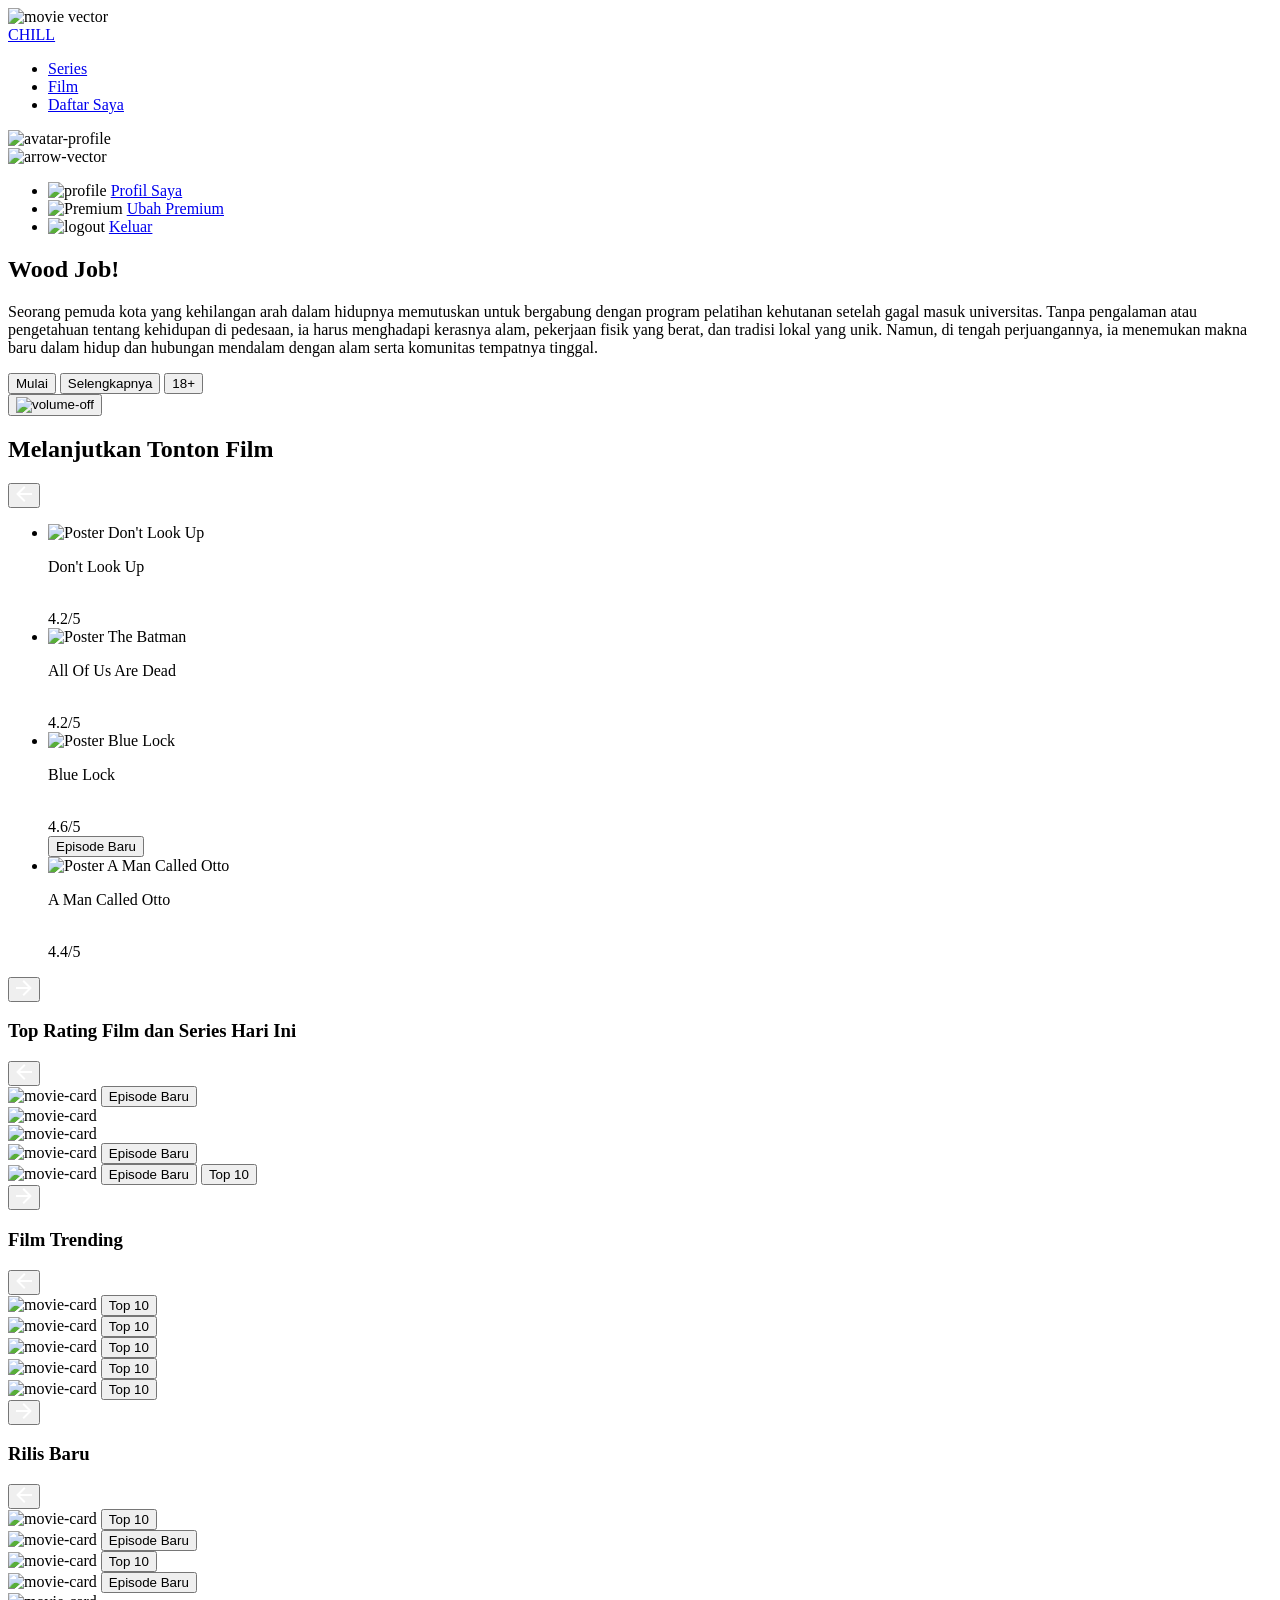
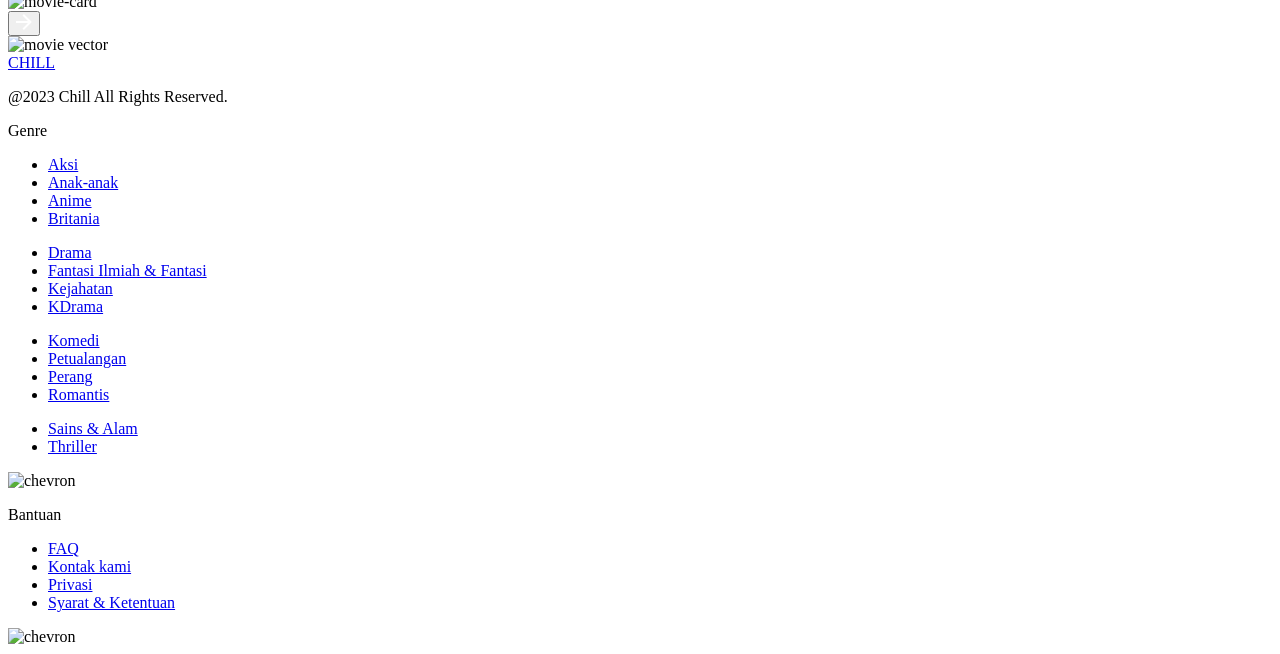
==== commit 6f932829: "fix: current directory in file index.html and index-style.css" ====
--- a/html/index.html
+++ b/html/index.html
@@ -12,8 +12,8 @@
     />
 
     <!-- My Style -->
-    <link rel="stylesheet" href="/css/index-style.css" />
-    <link rel="icon" href="/assets/movie-clapper-open.png" type="image/png" />
+    <link rel="stylesheet" href="./css/index-style.css" />
+    <link rel="icon" href="./assets/movie-clapper-open.png" type="image/png" />
     <title>Chill</title>
   </head>
   <body>
@@ -22,7 +22,7 @@
       <div class="navbar-nav">
         <div class="navbar-logo">
           <div class="logo-wrapper">
-            <img src="/assets/movie.png" alt="movie vector" />
+            <img src="./assets/movie.png" alt="movie vector" />
           </div>
           <a href="index.html" class="logotext">CHILL</a>
         </div>
@@ -36,28 +36,28 @@
       <!-- Avatar Dropdown -->
       <div class="navbar-avatar">
         <img
-          src="/assets/avatar-profile.png"
+          src="./assets/avatar-profile.png"
           alt="avatar-profile"
           class="avatar-img"
         />
         <div class="arrow-down">
-          <img src="/assets/Vector-arrow.png" alt="arrow-vector" />
+          <img src="./assets/Vector-arrow.png" alt="arrow-vector" />
         </div>
         <!-- Dropdown Menu -->
         <div class="dropdown-menu">
           <ul>
             <li>
-              <img src="/assets/profile.svg" alt="profile" />
+              <img src="./assets/profile.svg" alt="profile" />
               <a href="#profil-saya"
                 ><span class="profileText">Profil Saya</span></a
               >
             </li>
             <li>
-              <img src="/assets/star-profile.svg" alt="Premium" />
+              <img src="./assets/star-profile.svg" alt="Premium" />
               <a href="#ubah-premium">Ubah Premium</a>
             </li>
             <li>
-              <img src="/assets/logout.svg" alt="logout" />
+              <img src="./assets/logout.svg" alt="logout" />
               <a href="#keluar">Keluar</a>
             </li>
           </ul>
@@ -91,7 +91,7 @@
           </div>
           <div class="btn-volume">
             <button class="volume-off">
-              <img src="/assets/volume-off.png" alt="volume-off" />
+              <img src="./assets/volume-off.png" alt="volume-off" />
             </button>
           </div>
         </div>
@@ -125,7 +125,7 @@
           <!-- movie 1 -->
           <li class="movie-item">
             <div class="poster-container">
-              <img src="/images/movie-up.svg" alt="Poster Don't Look Up" />
+              <img src="./images/movie-up.svg" alt="Poster Don't Look Up" />
             </div>
             <div class="movie-details">
               <p class="movie-title">Don't Look Up</p>
@@ -151,7 +151,10 @@
           <!-- movie 2 -->
           <li class="movie-item">
             <div class="poster-container">
-              <img src="/images/movie-the batman.svg" alt="Poster The Batman" />
+              <img
+                src="./images/movie-the batman.svg"
+                alt="Poster The Batman"
+              />
             </div>
             <div class="movie-details">
               <p class="movie-title">All Of Us Are Dead</p>
@@ -177,7 +180,7 @@
           <!-- movie 3 -->
           <li class="movie-item">
             <div class="poster-container">
-              <img src="/images/movie-blue-lock.svg" alt="Poster Blue Lock" />
+              <img src="./images/movie-blue-lock.svg" alt="Poster Blue Lock" />
             </div>
             <div class="movie-details">
               <p class="movie-title">Blue Lock</p>
@@ -207,7 +210,7 @@
           <li class="movie-item">
             <div class="poster-container">
               <img
-                src="/images/movie-amancalledotto.svg"
+                src="./images/movie-amancalledotto.svg"
                 alt="Poster A Man Called Otto"
               />
             </div>
@@ -283,7 +286,7 @@
           <div class="movie-card">
             <img
               class="movie-card-image"
-              src="/images/movie-suzume.svg"
+              src="./images/movie-suzume.svg"
               alt="movie-card"
             />
             <button class="movie-card-button">
@@ -294,7 +297,7 @@
           <div class="movie-card">
             <img
               class="movie-card-image"
-              src="/images/movie-jurassic.svg"
+              src="./images/movie-jurassic.svg"
               alt="movie-card"
             />
           </div>
@@ -302,7 +305,7 @@
           <div class="movie-card">
             <img
               class="movie-card-image"
-              src="/images/movie-sonic.svg"
+              src="./images/movie-sonic.svg"
               alt="movie-card"
             />
           </div>
@@ -310,7 +313,7 @@
           <div class="movie-card">
             <img
               class="movie-card-image"
-              src="/images/movie-allofusdead.svg"
+              src="./images/movie-allofusdead.svg"
               alt="movie-card"
             />
             <button class="movie-card-button">
@@ -321,7 +324,7 @@
           <div class="movie-card">
             <img
               class="movie-card-image"
-              src="/images/movie-bighero.svg"
+              src="./images/movie-bighero.svg"
               alt="movie-card"
             />
             <button class="movie-card-button">
@@ -381,7 +384,7 @@
           <div class="movie-card">
             <img
               class="movie-card-image"
-              src="/images/movi-tommorrow.svg"
+              src="./images/movi-tommorrow.svg"
               alt="movie-card"
             />
             <button class="topRating-text"><span>Top 10</span></button>
@@ -390,7 +393,7 @@
           <div class="movie-card">
             <img
               class="movie-card-image"
-              src="/images/movie-quantumania.svg"
+              src="./images/movie-quantumania.svg"
               alt="movie-card"
             />
             <button class="topRating-text"><span>Top 10</span></button>
@@ -399,7 +402,7 @@
           <div class="movie-card">
             <img
               class="movie-card-image"
-              src="/images/movie-guardians.svg"
+              src="./images/movie-guardians.svg"
               alt="movie-card"
             />
             <button class="topRating-text"><span>Top 10</span></button>
@@ -408,7 +411,7 @@
           <div class="movie-card">
             <img
               class="movie-card-image"
-              src="/images/movie-otto.svg"
+              src="./images/movie-otto.svg"
               alt="movie-card"
             />
             <button class="topRating-text"><span>Top 10</span></button>
@@ -417,7 +420,7 @@
           <div class="movie-card">
             <img
               class="movie-card-image"
-              src="/images/movie-littlemermaid.svg"
+              src="./images/movie-littlemermaid.svg"
               alt="movie-card"
             />
             <button class="topRating-text"><span>Top 10</span></button>
@@ -474,7 +477,7 @@
           <div class="movie-card">
             <img
               class="movie-card-image"
-              src="/images/movie-littlemermaid.svg"
+              src="./images/movie-littlemermaid.svg"
               alt="movie-card"
             />
             <button class="topRating-text"><span>Top 10</span></button>
@@ -483,7 +486,7 @@
           <div class="movie-card">
             <img
               class="movie-card-image"
-              src="/images/movie-dutyafterschool.svg"
+              src="./images/movie-dutyafterschool.svg"
               alt="movie-card"
             />
             <button class="movie-card-button">
@@ -494,7 +497,7 @@
           <div class="movie-card">
             <img
               class="movie-card-image"
-              src="/images/movie-bighero.svg"
+              src="./images/movie-bighero.svg"
               alt="movie-card"
             />
             <button class="topRating-text"><span>Top 10</span></button>
@@ -503,7 +506,7 @@
           <div class="movie-card">
             <img
               class="movie-card-image"
-              src="/images/movie-allofusdead.svg"
+              src="./images/movie-allofusdead.svg"
               alt="movie-card"
             />
             <button class="movie-card-button">
@@ -514,7 +517,7 @@
           <div class="movie-card">
             <img
               class="movie-card-image"
-              src="/images/movie-missing.svg"
+              src="./images/movie-missing.svg"
               alt="movie-card"
             />
           </div>
@@ -548,7 +551,7 @@
         <div class="footer-logoCopyright">
           <div class="footer-logo">
             <div class="footer-logoWrapper">
-              <img src="/assets/movie.png" alt="movie vector" />
+              <img src="./assets/movie.png" alt="movie vector" />
             </div>
             <a href="index.html" class="footer-logotext">CHILL</a>
           </div>
@@ -585,6 +588,7 @@
                 <li><a href="#">Thriller </a></li>
               </ul>
             </div>
+            <img class="chevron" src="./assets/chevron.svg" alt="chevron" />
           </div>
           <div class="information">
             <p class="information-title">Bantuan</p>
@@ -597,6 +601,7 @@
                 <li><a href="#">Syarat & Ketentuan</a></li>
               </ul>
             </div>
+            <img class="chevron" src="./assets/chevron.svg" alt="chevron" />
           </div>
         </div>
       </div>
@@ -604,6 +609,6 @@
     <!-- Footer Section end -->
 
     <!-- File JavaScript -->
-    <script src="/js/index.js"></script>
+    <script src="./js/index.js"></script>
   </body>
 </html>
